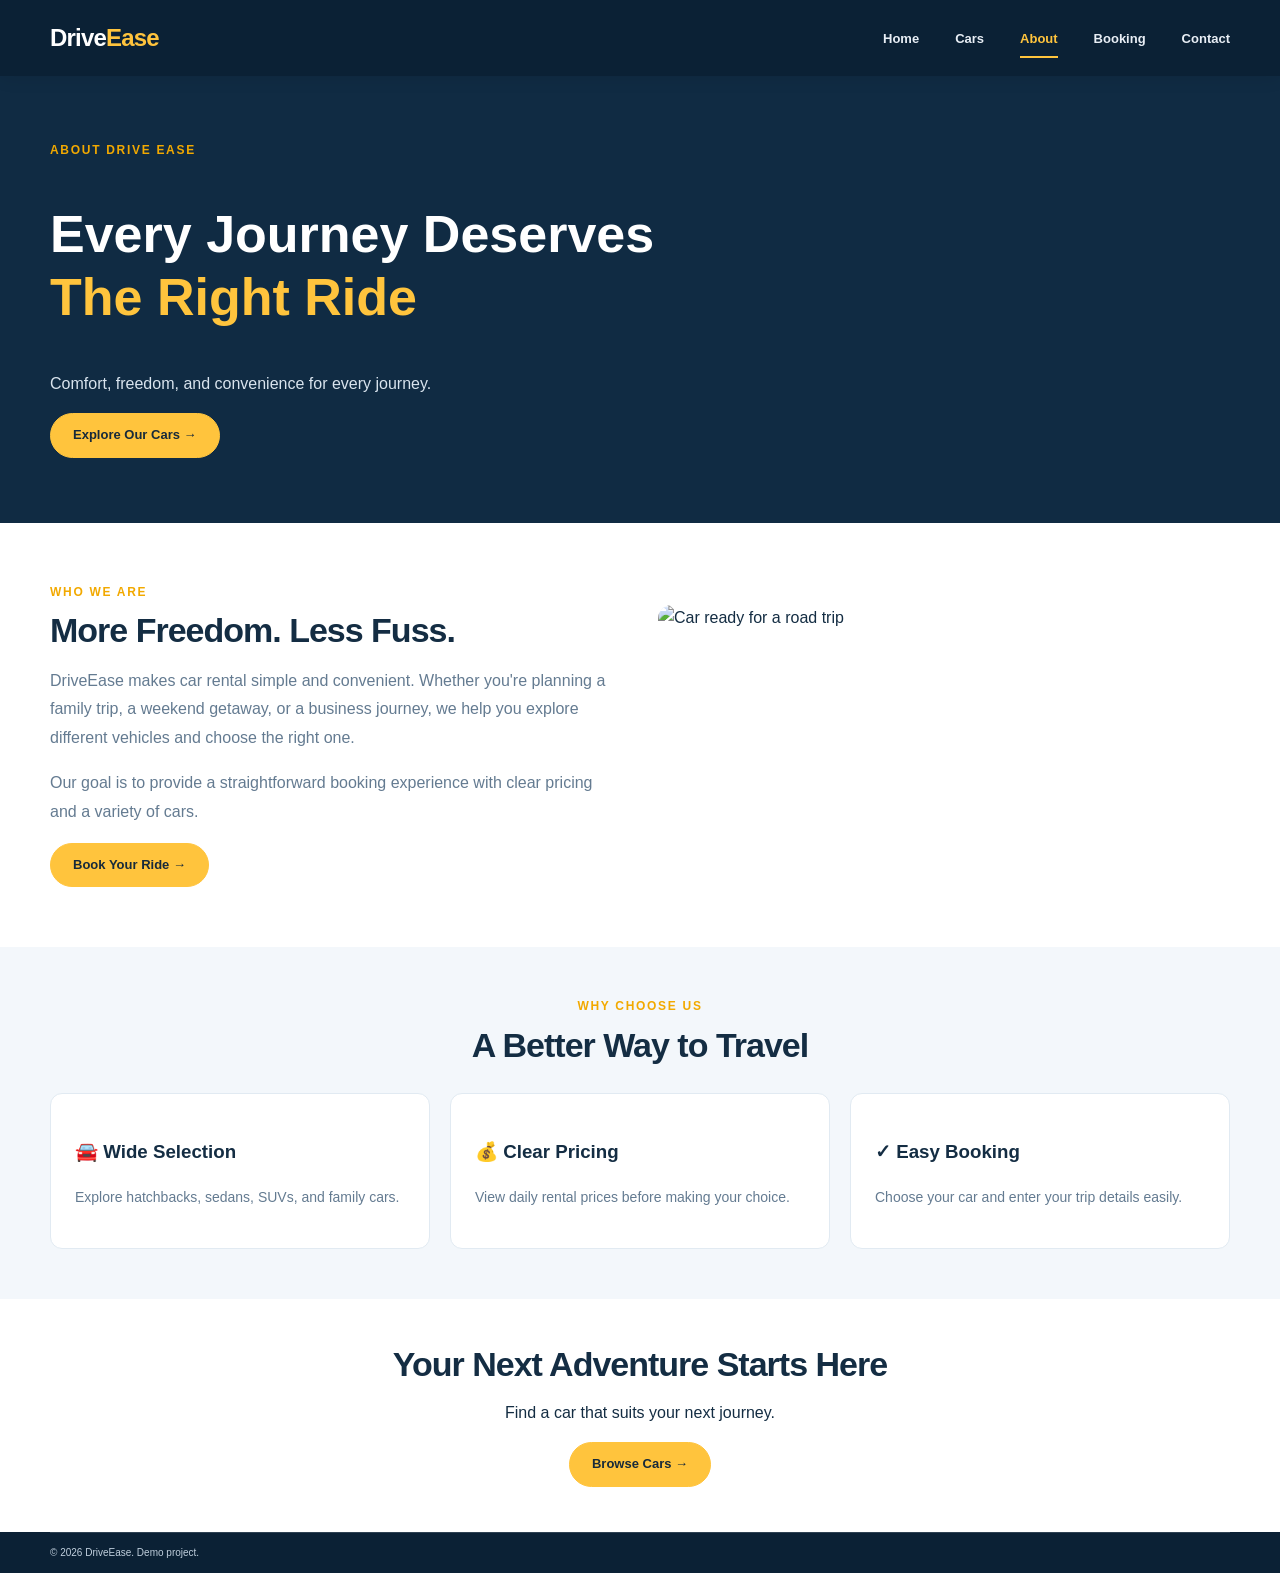
==== about.html @ b7d3f3ad "car rental updated" ====
<!-- about.html -->
<!DOCTYPE html>
<html lang="en">
<head>
    <meta charset="UTF-8">
    <meta name="viewport" content="width=device-width, initial-scale=1.0">
    <title>About Us | DriveEase</title>
    <link rel="stylesheet" href="css/style.css">
    <link rel="stylesheet" href="css/pages.css">
    <script src="js/shared.js" defer></script>
</head>
<body>

<header class="site-header">
    <nav class="navbar container">
        <a class="brand" href="index.html">
            <strong>Drive<span>Ease</span></strong>
        </a>

        <button class="menu-toggle" id="menuToggle"
                aria-label="Toggle navigation">☰</button>

        <div class="nav-links" id="navLinks">
            <a href="index.html">Home</a>
            <a href="cars.html">Cars</a>
            <a class="active" href="about.html">About</a>
            <a href="booking.html">Booking</a>
            <a href="contact.html">Contact</a>
        </div>
    </nav>
</header>

<main>
    <section class="about-hero">
        <div class="container">
            <p class="eyebrow">ABOUT DRIVE EASE</p>
            <h1>Every Journey Deserves<br>
                <span>The Right Ride</span>
            </h1>
            <p>Comfort, freedom, and convenience for every journey.</p>
            <a href="cars.html" class="button">Explore Our Cars →</a>
        </div>
    </section>

    <section class="container about-intro">
        <div>
            <p class="eyebrow">WHO WE ARE</p>
            <h2>More Freedom. Less Fuss.</h2>
            <p>
                DriveEase makes car rental simple and convenient.
                Whether you're planning a family trip, a weekend
                getaway, or a business journey, we help you explore
                different vehicles and choose the right one.
            </p>
            <p>
                Our goal is to provide a straightforward booking
                experience with clear pricing and a variety of cars.
            </p>
            <a href="booking.html" class="button">Book Your Ride →</a>
        </div>

        <div class="about-image">
            <img
                src="https://images.unsplash.com/photo-1503376780353-7e6692767b70?auto=format&fit=crop&w=1000&q=80"
                alt="Car ready for a road trip"
                loading="lazy"
            >
        </div>
    </section>

    <section class="values-section">
        <div class="container">
            <div class="center-heading">
                <p class="eyebrow">WHY CHOOSE US</p>
                <h2>A Better Way to Travel</h2>
            </div>

            <div class="value-grid">
                <article class="value-card">
                    <h3>🚘 Wide Selection</h3>
                    <p>Explore hatchbacks, sedans, SUVs, and family cars.</p>
                </article>

                <article class="value-card">
                    <h3>💰 Clear Pricing</h3>
                    <p>View daily rental prices before making your choice.</p>
                </article>

                <article class="value-card">
                    <h3>✓ Easy Booking</h3>
                    <p>Choose your car and enter your trip details easily.</p>
                </article>
            </div>
        </div>
    </section>

    <section class="about-cta">
        <div class="container">
            <h2>Your Next Adventure Starts Here</h2>
            <p>Find a car that suits your next journey.</p>
            <a href="cars.html" class="button">Browse Cars →</a>
        </div>
    </section>
</main>

<footer class="site-footer">
    <div class="container footer-bottom">
        <p>© <span id="year"></span> DriveEase. Demo project.</p>
    </div>
</footer>

</body>
</html>
---- css/style.css ----
/* DriveEase homepage — responsive styles */
:root {
  --navy: #102b43;
  --navy-deep: #0b2135;
  --blue: #174b78;
  --yellow: #ffc43d;
  --yellow-hover: #f4b51e;
  --text: #142d43;
  --muted: #647b91;
  --bg: #ffffff;
  --soft: #f3f7fb;
  --card: #ffffff;
  --border: #e1eaf2;
  --shadow: 0 12px 34px rgba(14, 42, 66, .10);
}
* { box-sizing: border-box; }
html { scroll-behavior: smooth; scroll-padding-top: 90px; }
body { margin: 0; font-family: "Inter", Arial, sans-serif; color: var(--text); background: var(--bg); line-height: 1.6; }
a { color: inherit; text-decoration: none; }
button, input, select { font: inherit; }
button, a, input, select { -webkit-tap-highlight-color: transparent; }
button:focus-visible, a:focus-visible, input:focus-visible, select:focus-visible, summary:focus-visible { outline: 3px solid #4b9ee8; outline-offset: 3px; }
.container { width: min(1180px, calc(100% - 48px)); margin-inline: auto; }
.site-header { position: sticky; top: 0; z-index: 20; color: #fff; background: var(--navy-deep); box-shadow: 0 3px 16px rgba(0,0,0,.08); }
.navbar { min-height: 76px; display: flex; align-items: center; gap: 30px; }
.brand { display: inline-flex; align-items: center; gap: 10px; flex-shrink: 0; }
.brand-icon { font-size: 32px; line-height: 1; }
.brand strong { display: block; font-size: 24px; letter-spacing: -.8px; line-height: 1.15; }
.brand strong span { color: var(--yellow); }
.brand small { display: block; font-size: 10px; color: #d5e0eb; letter-spacing: .8px; }
.nav-links { display: flex; justify-content: center; align-items: center; gap: clamp(18px, 3vw, 36px); margin-left: auto; }
.nav-links a { position: relative; padding: 27px 0 24px; font-size: 13px; font-weight: 600; color: #e8eef5; transition: color .2s; }
.nav-links a:hover, .nav-links a.active { color: var(--yellow); }
.nav-links a.active::after { content: ""; position: absolute; left: 0; right: 0; bottom: 16px; height: 2px; background: var(--yellow); }
.nav-actions { display: flex; align-items: center; gap: 14px; }
.theme-toggle, .menu-toggle { border: 0; cursor: pointer; color: white; background: rgba(255,255,255,.12); border-radius: 50%; width: 38px; height: 38px; }
.menu-toggle { display: none; font-size: 20px; }
.button { display: inline-flex; align-items: center; justify-content: center; gap: 10px; min-height: 44px; padding: 11px 22px; border: 1px solid var(--yellow); border-radius: 999px; color: #172a3a; background: var(--yellow); font-weight: 800; font-size: 13px; cursor: pointer; transition: transform .2s, background .2s, box-shadow .2s; }
.button:hover { background: var(--yellow-hover); transform: translateY(-2px); box-shadow: 0 8px 20px rgba(255,196,61,.25); }
.button-small { min-height: 38px; padding: 9px 18px; font-size: 12px; }
.hero { min-height: 420px; position: relative; overflow: hidden; color: #fff; background: #1a354a url("https://images.unsplash.com/photo-1503376780353-7e6692767b70?auto=format&fit=crop&w=2000&q=85") center 55% / cover no-repeat; }
.hero-shade { position: absolute; inset: 0; background: linear-gradient(90deg, rgba(7,27,44,.92) 0%, rgba(7,27,44,.70) 38%, rgba(7,27,44,.08) 78%), linear-gradient(0deg, rgba(7,27,44,.2), transparent 50%); }
.hero-content { position: relative; z-index: 1; padding-top: 66px; padding-bottom: 76px; }
.eyebrow { margin: 0 0 8px; color: #f2a900; font-size: 12px; font-weight: 800; letter-spacing: 1.7px; }
.hero h1 { margin: 0; max-width: 540px; font-size: clamp(38px, 5vw, 62px); font-weight: 800; line-height: 1.05; letter-spacing: -2px; }
.hero h1 span { color: var(--yellow); }
.hero-copy { margin: 18px 0 24px; color: #eef3f7; font-size: 15px; }
.hero-buttons { display: flex; align-items: center; gap: 22px; flex-wrap: wrap; }
.text-link { display: inline-flex; align-items: center; gap: 8px; color: var(--blue); font-size: 13px; font-weight: 800; }
.text-link:hover { color: #2675b7; }
.light-link { color: #fff; }
.light-link:hover { color: var(--yellow); }
.hero-dots { display: flex; gap: 8px; margin-top: 34px; }
.dot { width: 7px; height: 7px; border-radius: 50%; background: rgba(255,255,255,.7); }
.dot.active { width: 22px; border-radius: 8px; background: var(--yellow); }
.hero-next { position: absolute; right: max(24px, calc((100vw - 1180px) / 2)); top: 46%; display: grid; place-items: center; width: 42px; height: 42px; border-radius: 50%; background: rgba(255,255,255,.18); color: white; font-size: 32px; }
.search-wrap { position: relative; z-index: 3; margin-top: -30px; }
.search-panel { display: grid; grid-template-columns: 1.15fr 1fr 1fr .9fr auto; align-items: center; gap: 4px; padding: 10px; border: 1px solid rgba(223,233,242,.9); border-radius: 18px; background: var(--card); box-shadow: var(--shadow); }
.search-field { display: flex; align-items: center; gap: 11px; min-width: 0; min-height: 54px; padding: 7px 12px; border-right: 1px solid var(--border); }
.field-icon { color: var(--blue); font-size: 23px; flex-shrink: 0; }
.field-content { display: flex; flex-direction: column; width: 100%; min-width: 0; }
.field-label { font-size: 10px; font-weight: 800; color: var(--text); }
.search-field input, .search-field select { width: 100%; min-width: 0; padding: 2px 0; border: 0; outline: none; color: var(--muted); background: transparent; font-size: 12px; }
.search-field input:focus, .search-field select:focus { outline: none; }
.search-field input[type="date"] { font-size: 11px; }
.search-button { border-radius: 13px; min-height: 48px; white-space: nowrap; }
.search-button span { font-size: 23px; line-height: .8; }
.form-message { min-height: 4px; margin: 6px 8px 0; color: #b45309; font-size: 12px; }
.section { padding-top: 54px; padding-bottom: 54px; }
.section-heading { display: flex; justify-content: space-between; align-items: end; gap: 24px; margin-bottom: 24px; }
.section-heading .eyebrow { margin-bottom: 2px; }
h2 { margin: 0; color: var(--text); font-size: clamp(26px, 3vw, 34px); line-height: 1.2; letter-spacing: -1px; }
.section-subtitle { margin: 8px 0 0; color: var(--muted); font-size: 13px; }
.section-heading > .text-link { margin-bottom: 6px; }
.car-grid { display: grid; grid-template-columns: repeat(4, minmax(0, 1fr)); gap: 18px; }
.car-card { overflow: hidden; min-width: 0; border: 1px solid var(--border); border-radius: 13px; background: var(--card); transition: transform .25s, box-shadow .25s; }
.car-card:hover { transform: translateY(-5px); box-shadow: var(--shadow); }
.car-image-wrap { position: relative; height: 170px; overflow: hidden; background: var(--soft); }
.car-image { width: 100%; height: 100%; object-fit: cover; transition: transform .4s; }
.car-card:hover .car-image { transform: scale(1.04); }
.car-badge { position: absolute; top: 12px; left: 12px; padding: 4px 10px; border-radius: 20px; color: white; background: #3984d5; font-size: 10px; font-weight: 800; }
.car-card:nth-child(2) .car-badge { background: #35a66c; }
.car-card:nth-child(3) .car-badge { background: #8a65cc; }
.car-card:nth-child(4) .car-badge { background: #ed7b32; }
.car-card:nth-child(5) .car-badge { background: #11e7f7; }
.car-card:nth-child(6) .car-badge { background: #df0f0f; }
.car-card:nth-child(7) .car-badge { background: #6f016f; }
.car-card:nth-child(8) .car-badge { background: #a3ce06; }
.car-body { padding: 14px; }
.car-body h3 { margin: 0 0 10px; font-size: 15px; }
.car-specs { display: flex; flex-wrap: wrap; gap: 7px 12px; color: var(--muted); font-size: 10px; }
.car-price { margin: 13px 0; font-size: 17px; font-weight: 800; }
.car-price small { font-size: 11px; font-weight: 500; }
.car-body .button { width: 100%; min-height: 38px; border-radius: 9px; padding: 8px 12px; font-size: 11px; }
.empty-state { color: var(--muted); text-align: center; padding: 24px; }
.benefits { background: var(--soft); border-block: 1px solid var(--border); }
.benefit-grid { display: grid; grid-template-columns: repeat(4, 1fr); padding-block: 28px; }
.benefit { display: flex; align-items: center; gap: 14px; padding: 8px 22px; border-right: 1px solid var(--border); }
.benefit:first-child { padding-left: 0; }
.benefit:last-child { border-right: 0; }
.benefit-icon { display: grid; place-items: center; width: 54px; height: 54px; flex-shrink: 0; border-radius: 50%; color: var(--blue); background: #e0ebf5; font-size: 22px; }
.benefit h3 { margin: 0 0 3px; font-size: 12px; }
.benefit p { margin: 0; color: var(--muted); font-size: 10px; }
.testimonials { padding-top: 52px; padding-bottom: 56px; }
.testimonial-grid { display: grid; grid-template-columns: repeat(3, 1fr); gap: 18px; }
.testimonial-card { padding: 20px; border: 1px solid var(--border); border-radius: 12px; background: var(--card); box-shadow: 0 4px 14px rgba(15,42,65,.03); }
.customer { display: flex; align-items: center; gap: 12px; }
.avatar { display: grid; place-items: center; width: 44px; height: 44px; border-radius: 50%; color: #fff; background: var(--blue); font-size: 12px; font-weight: 800; }
.avatar-two { background: #a55e4b; }
.avatar-three { background: #497d68; }
.customer h3 { margin: 0; font-size: 12px; }
.stars { margin: 2px 0 0; color: #f5ad13; letter-spacing: 2px; font-size: 14px; }
.testimonial-card > p { margin: 16px 0 0; color: var(--muted); font-size: 12px; line-height: 1.8; }
.faq-section { padding: 48px 0; background: var(--soft); border-top: 1px solid var(--border); }
.faq-layout { display: grid; grid-template-columns: .85fr 1.15fr; gap: 56px; align-items: start; }
.faq-intro h2 { max-width: 360px; }
.faq-intro .section-subtitle { margin-bottom: 20px; }
.button-outline { color: var(--blue); background: transparent; border-color: var(--blue); }
.button-outline:hover { color: white; background: var(--blue); }
.faq-list { display: grid; gap: 9px; }
.faq-list details { overflow: hidden; border: 1px solid var(--border); border-radius: 9px; background: var(--card); }
.faq-list summary { position: relative; padding: 14px 42px 14px 16px; cursor: pointer; list-style: none; font-size: 12px; font-weight: 700; }
.faq-list summary::-webkit-details-marker { display: none; }
.faq-list summary::after { content: "+"; position: absolute; right: 16px; top: 9px; color: var(--blue); font-size: 20px; }
.faq-list details[open] summary::after { content: "−"; }
.faq-list details p { margin: 0; padding: 0 16px 15px; color: var(--muted); font-size: 12px; }
.site-footer { color: #e5edf5; background: var(--navy-deep); }
.footer-grid { display: grid; grid-template-columns: 1.25fr .8fr 1.2fr .7fr; gap: 42px; padding-top: 38px; padding-bottom: 30px; }
.footer-brand p, .site-footer p { color: #c0cfdd; font-size: 11px; }
.footer-grid h3 { margin: 0 0 12px; color: white; font-size: 12px; }
.footer-grid > div:not(.footer-brand) > a { display: block; margin: 5px 0; color: #c0cfdd; font-size: 11px; }
.footer-grid a:hover { color: var(--yellow); }
.footer-grid .brand strong { font-size: 21px; }
.footer-grid .brand-icon { font-size: 27px; }
.footer-grid .brand small { font-size: 9px; }
.social-links { display: flex; gap: 9px; }
.social-links a { display: grid; place-items: center; width: 32px; height: 32px; border-radius: 50%; color: white; background: rgba(255,255,255,.12); font-size: 14px; }
.footer-bottom { display: flex; justify-content: space-between; gap: 20px; border-top: 1px solid rgba(255,255,255,.15); padding-block: 12px; }
.footer-bottom p { margin: 0; font-size: 10px; }
.back-to-top { position: fixed; right: 22px; bottom: 22px; z-index: 10; display: none; width: 44px; height: 44px; border: 0; border-radius: 50%; color: var(--navy-deep); background: var(--yellow); font-size: 22px; cursor: pointer; box-shadow: 0 5px 18px rgba(0,0,0,.15); }
.back-to-top.visible { display: block; }
body.dark-mode { --text: #e8f0f7; --muted: #afc0d0; --bg: #0c1d2c; --soft: #11283b; --card: #142d42; --border: #294258; --blue: #7dbcf2; --shadow: 0 12px 34px rgba(0,0,0,.25); }
body.dark-mode .benefit-icon { background: #203e57; color: #c4e2ff; }
body.dark-mode .search-field input, body.dark-mode .search-field select { color: #d1deea; color-scheme: dark; }
body.dark-mode .car-badge { color: white; }
body.dark-mode .button-outline { color: #b6d9f6; border-color: #7dbcf2; }
body.dark-mode .button-outline:hover { color: #0c1d2c; background: #7dbcf2; }



@media (max-width: 1000px) {
  .navbar { gap: 18px; }
  .nav-links { gap: 18px; }
  .brand strong { font-size: 21px; }
  .search-panel { grid-template-columns: repeat(2, 1fr); }
  .search-field { border-right: 0; border-bottom: 1px solid var(--border); }
  .search-button { grid-column: 1 / -1; }
  .car-grid { grid-template-columns: repeat(2, minmax(0, 1fr)); }
  .car-image-wrap { height: 220px; }
  .benefit-grid { grid-template-columns: repeat(2, 1fr); row-gap: 18px; }
  .benefit:nth-child(2) { border-right: 0; }
  .benefit:nth-child(3) { padding-left: 0; }
  .footer-grid { gap: 24px; }
}
@media (max-width: 720px) {
  .container { width: min(100% - 32px, 560px); }
  .navbar { min-height: 68px; gap: 12px; }
  .brand-icon { font-size: 27px; }
  .brand strong { font-size: 20px; }
  .brand small { font-size: 9px; }
  .menu-toggle { display: block; margin-left: auto; }
  .nav-actions { gap: 8px; }
  .nav-actions .button { display: none; }
  .nav-links { position: absolute; top: 68px; left: 0; right: 0; display: none; flex-direction: column; align-items: stretch; gap: 0; padding: 8px 20px 16px; background: var(--navy-deep); box-shadow: 0 12px 18px rgba(0,0,0,.18); }
  .nav-links.open { display: flex; }
  .nav-links a { padding: 12px 8px; }
  .nav-links a.active::after { left: 8px; right: auto; bottom: 5px; width: 28px; }
  .hero { min-height: 420px; background-position: 61% center; }
  .hero-shade { background: linear-gradient(90deg, rgba(7,27,44,.92), rgba(7,27,44,.54) 75%, rgba(7,27,44,.22)); }
  .hero-content { padding-top: 55px; padding-bottom: 66px; }
  .hero h1 { font-size: clamp(40px, 11vw, 56px); letter-spacing: -1.5px; }
  .hero-copy { font-size: 13px; max-width: 330px; }
  .desktop-break { display: none; }
  .hero-next { display: none; }
  .search-wrap { margin-top: -25px; }
  .search-panel { padding: 10px; grid-template-columns: 1fr 1fr; border-radius: 14px; }
  .search-field { padding: 8px 6px; gap: 8px; }
  .field-icon { font-size: 19px; }
  .field-label { font-size: 10px; }
  .search-field input, .search-field select { font-size: 11px; }
  .search-field input[type="date"] { max-width: 100%; font-size: 10px; }
  .type-field { grid-column: 1 / -1; }
  .search-button { grid-column: 1 / -1; }
  .section { padding-top: 40px; padding-bottom: 40px; }
  .section-heading { align-items: start; }
  .section-heading > .text-link { margin-top: 28px; white-space: nowrap; font-size: 11px; }
  .section-subtitle { font-size: 12px; }
  .car-grid { gap: 12px; }
  .car-image-wrap { height: 150px; }
  .car-body { padding: 11px; }
  .car-body h3 { font-size: 13px; }
  .car-specs { gap: 5px 8px; font-size: 9px; }
  .car-price { font-size: 15px; }
  .benefit-grid { padding-block: 22px; }
  .benefit { gap: 10px; padding: 8px 10px; }
  .benefit-icon { width: 42px; height: 42px; font-size: 18px; }
  .benefit h3 { font-size: 11px; }
  .benefit p { font-size: 9px; }
  .testimonial-grid { grid-template-columns: 1fr; }
  .testimonial-card { padding: 17px; }
  .faq-layout { grid-template-columns: 1fr; gap: 26px; }
  .faq-section { padding-block: 38px; }
  .footer-grid { grid-template-columns: repeat(2, minmax(0, 1fr)); gap: 26px 18px; }
}
@media (max-width: 400px) {
  .container { width: calc(100% - 24px); }
  .brand { gap: 6px; }
  .brand strong { font-size: 18px; }
  .theme-toggle { width: 34px; height: 34px; }
  .hero h1 { font-size: 39px; }
  .hero-buttons { gap: 14px; }
  .hero-buttons .button { padding-inline: 16px; }
  .car-grid { grid-template-columns: 1fr; }
  .car-image-wrap { height: 205px; }
  .benefit-grid { grid-template-columns: 1fr; }
  .benefit, .benefit:first-child, .benefit:nth-child(3) { padding: 8px 0; border-right: 0; }
  .footer-grid { grid-template-columns: 1fr 1fr; }
  .footer-bottom { flex-direction: column; gap: 4px; }
}
@media (prefers-reduced-motion: reduce) {
  *, *::before, *::after { scroll-behavior: auto !important; transition-duration: .01ms !important; animation-duration: .01ms !important; }
}
---- css/pages.css ----
/* About page */
.about-hero,
.booking-heading {
    padding: 65px 0;
    background: var(--navy, #102b43);
    color: white;
}

.about-hero h1,
.booking-heading h1 {
    font-size: clamp(32px, 5vw, 52px);
    line-height: 1.2;
}

.about-hero h1 span {
    color: var(--yellow, #ffc43d);
}

.about-hero p:not(.eyebrow),
.booking-heading p:not(.eyebrow) {
    color: #d9e4ee;
}

.about-intro {
    display: grid;
    grid-template-columns: 1fr 1fr;
    gap: 36px;
    align-items: center;
    padding-block: 60px;
}

.about-intro > div:first-child > p:not(.eyebrow) {
    color: var(--muted, #647b91);
    line-height: 1.8;
}

.about-image img {
    width: 100%;
    min-height: 260px;
    max-height: 360px;
    object-fit: cover;
    border-radius: 14px;
}

.values-section {
    padding-block: 50px;
    background: var(--soft, #f3f7fb);
}

.center-heading {
    text-align: center;
    margin-bottom: 28px;
}

.center-heading h2 {
    color: var(--text, #142d43);
}

.value-grid {
    display: grid;
    grid-template-columns: repeat(3, 1fr);
    gap: 20px;
}

.value-card {
    padding: 24px;
    border: 1px solid var(--border, #e1eaf2);
    border-radius: 12px;
    background: var(--card, #fff);
}

.value-card p {
    color: var(--muted, #647b91);
    line-height: 1.7;
    font-size: 14px;
}

.about-cta {
    padding: 45px 0;
    text-align: center;
}

/* Booking page */
.booking-heading {
    background: var(--soft, #f3f7fb);
    color: var(--text, #142d43);
}

.booking-heading p:not(.eyebrow) {
    color: var(--muted, #647b91);
}

.booking-layout {
    display: grid;
    grid-template-columns: 1.4fr 0.8fr;
    align-items: start;
    gap: 28px;
    padding-block: 40px 60px;
}

.booking-form,
.booking-summary {
    padding: 25px;
    border: 1px solid var(--border, #e1eaf2);
    border-radius: 14px;
    background: var(--card, #fff);
}

.booking-form h2 {
    margin: 8px 0 20px;
    font-size: 22px;
}

.booking-form h2:not(:first-child) {
    margin-top: 28px;
}

.booking-form label {
    display: block;
    margin: 14px 0 6px;
    font-size: 13px;
    font-weight: 600;
}

.booking-form input,
.booking-form select {
    display: block;
    width: 100%;
    min-height: 44px;
    padding: 10px;
    border: 1px solid var(--border, #e1eaf2);
    border-radius: 8px;
    background: var(--bg, #fff);
    color: var(--text, #142d43);
}

.booking-form input:focus,
.booking-form select:focus {
    outline: 2px solid #7dbcf2;
}

.booking-form .button {
    width: 100%;
    margin-top: 22px;
}

.error {
    display: block;
    color: #d33d3d;
    font-size: 12px;
}

.booking-summary {
    position: sticky;
    top: 100px;
}

.booking-summary p {
    display: flex;
    justify-content: space-between;
    gap: 10px;
    color: var(--muted, #647b91);
    font-size: 13px;
}

.booking-summary strong {
    color: var(--text, #142d43);
    text-align: right;
}

.booking-summary h3 span {
    color: var(--blue, #174b78);
}

.summary-note {
    line-height: 1.6;
    font-size: 12px !important;
}

#bookingMessage {
    line-height: 1.7;
    font-size: 13px;
}

/* =========================
   CONTACT PAGE
========================= */

.contact-hero {
    padding: 65px 0;
    background: var(--navy, #102b43);
    color: white;
    text-align: center;
}

.contact-hero h1 {
    margin: 10px 0;
    font-size: clamp(30px, 5vw, 48px);
    line-height: 1.2;
}

.contact-hero p:not(.eyebrow) {
    color: #d8e4ef;
}

.contact-layout {
    display: grid;
    grid-template-columns: 0.9fr 1.1fr;
    gap: 40px;
    align-items: start;
    padding-top: 55px;
    padding-bottom: 65px;
}

.contact-info h2,
.contact-form h2 {
    font-size: 25px;
    line-height: 1.3;
}

.contact-description {
    color: var(--muted, #647b91);
    font-size: 14px;
    line-height: 1.8;
}

.contact-item {
    display: flex;
    align-items: center;
    gap: 15px;
    margin-top: 25px;
}

.contact-icon {
    display: grid;
    place-items: center;
    width: 48px;
    height: 48px;
    flex-shrink: 0;
    border-radius: 12px;
    color: var(--blue, #174b78);
    background: var(--soft, #f1f6fa);
    font-size: 22px;
}

.contact-item h3 {
    margin: 0 0 5px;
    font-size: 15px;
}

.contact-item p {
    margin: 0;
    color: var(--muted, #647b91);
    font-size: 13px;
    overflow-wrap: anywhere;
}

.contact-note {
    margin-top: 30px;
    padding: 20px;
    border-radius: 12px;
    background: var(--soft, #f1f6fa);
}

.contact-note p {
    color: var(--muted, #647b91);
    font-size: 13px;
    line-height: 1.7;
}

.text-link {
    color: var(--blue, #174b78);
    font-weight: 700;
    text-decoration: none;
}

.text-link:hover {
    text-decoration: underline;
}

.contact-form {
    padding: 28px;
    border: 1px solid var(--border, #e1eaf2);
    border-radius: 16px;
    background: var(--card, #fff);
    box-shadow: 0 10px 30px rgba(15, 42, 65, 0.05);
}

.contact-form label {
    display: block;
    margin: 18px 0 7px;
    font-size: 13px;
    font-weight: 600;
}

.contact-form input,
.contact-form textarea {
    width: 100%;
    padding: 12px 13px;
    border: 1px solid var(--border, #dce5ed);
    border-radius: 8px;
    color: var(--text, #142d43);
    background: var(--bg, #fff);
    font: inherit;
    font-size: 13px;
    box-sizing: border-box;
}

.contact-form textarea {
    resize: vertical;
    min-height: 130px;
}

.contact-form input:focus,
.contact-form textarea:focus {
    outline: 2px solid #7dbcf2;
    outline-offset: 1px;
}

.contact-submit {
    width: 100%;
    margin-top: 20px;
}

.contact-form .error {
    display: block;
    margin-top: 5px;
    color: #d33d3d;
    font-size: 12px;
}

.contact-success {
    padding: 12px;
    margin-top: 15px;
    border-radius: 8px;
    background: #e8f7ed;
    color: #176b35;
    font-size: 13px;
    line-height: 1.6;
}

.form-note {
    color: var(--muted, #647b91);
    font-size: 11px;
    line-height: 1.7;
    margin-top: 15px;
}

@media (max-width: 760px) {
    .contact-layout {
        grid-template-columns: 1fr;
        gap: 28px;
        padding-top: 35px;
        padding-bottom: 40px;
    }

    .contact-hero {
        padding: 45px 15px;
    }

    .contact-form {
        padding: 20px;
    }
}

/* Tablet and mobile */
@media (max-width: 760px) {
    .about-intro,
    .booking-layout {
        grid-template-columns: 1fr;
    }

    .value-grid {
        grid-template-columns: 1fr;
    }

    .booking-summary {
        position: static;
    }

    .about-intro {
        padding-block: 35px;
    }

    .about-hero,
    .booking-heading {
        padding-block: 42px;
    }
}
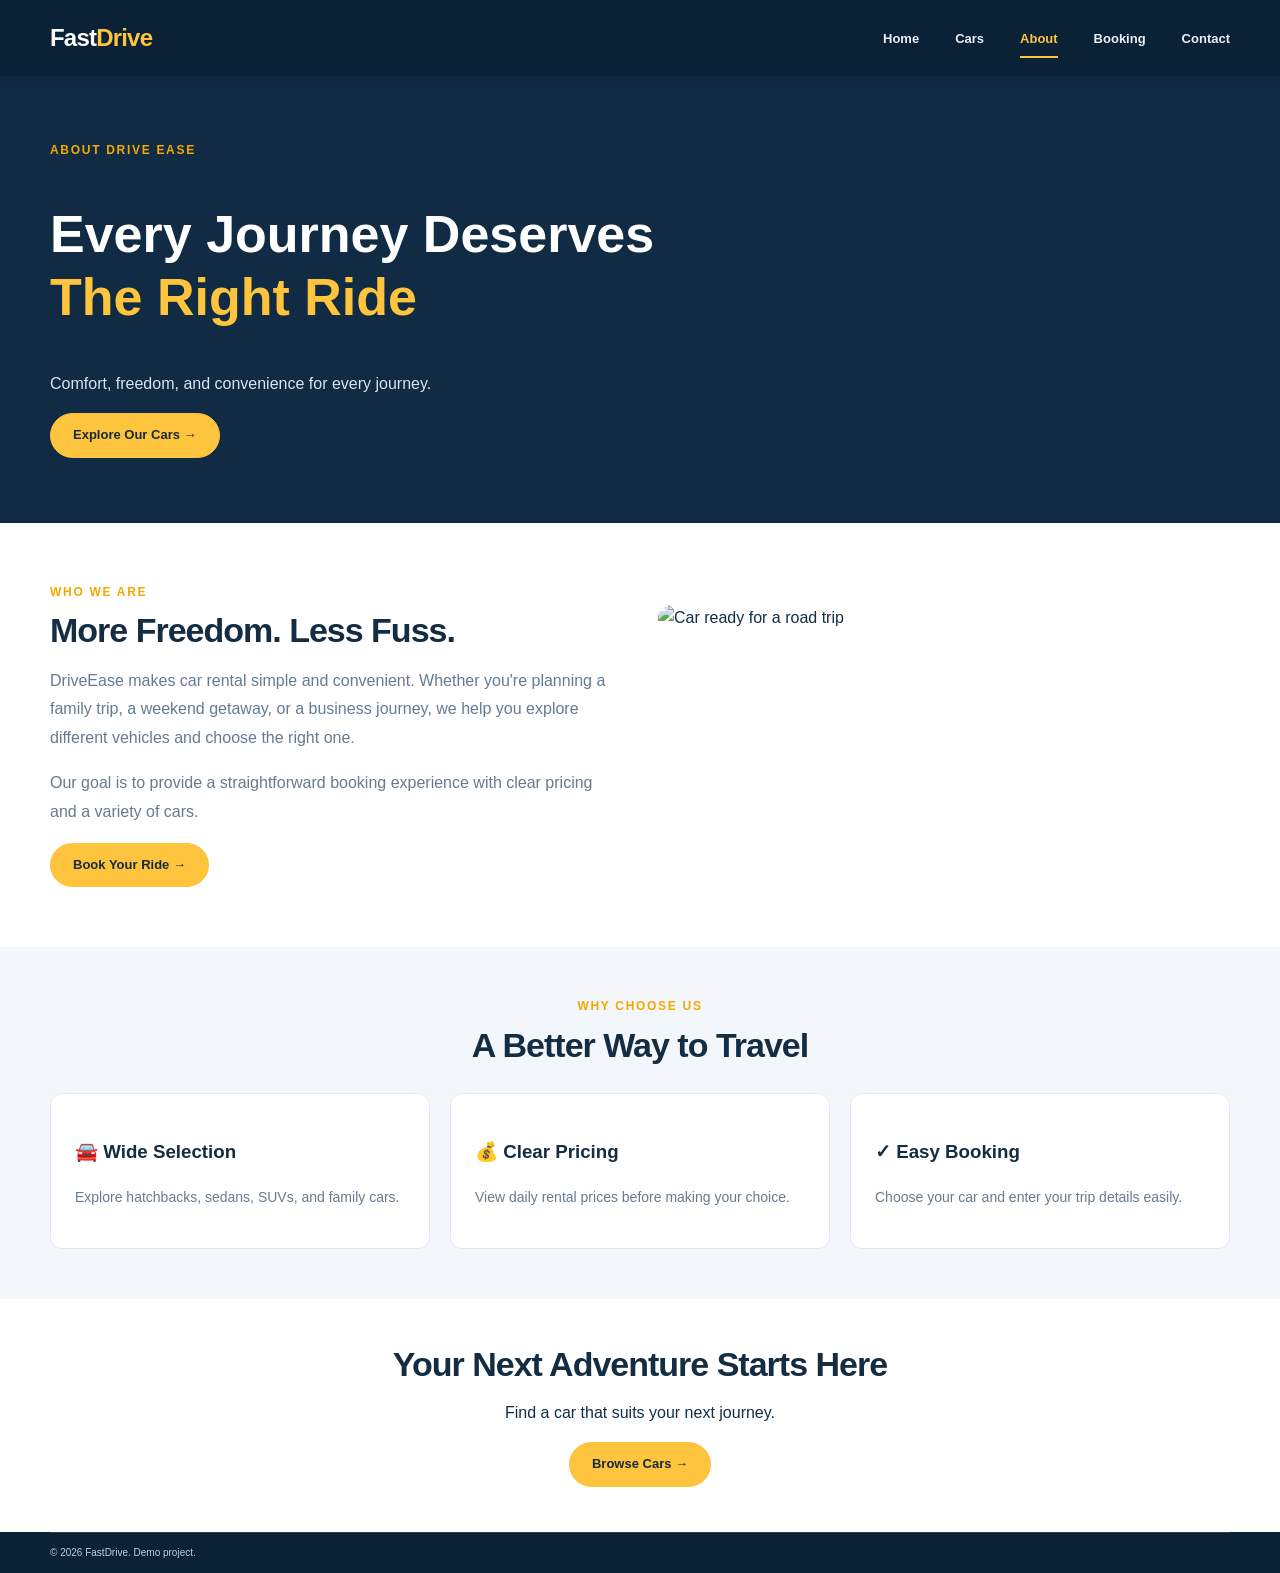
==== commit dd822a67: "logo changed" ====
--- a/about.html
+++ b/about.html
@@ -4,7 +4,7 @@
 <head>
     <meta charset="UTF-8">
     <meta name="viewport" content="width=device-width, initial-scale=1.0">
-    <title>About Us | DriveEase</title>
+    <title>About Us | FastDrive</title>
     <link rel="stylesheet" href="css/style.css">
     <link rel="stylesheet" href="css/pages.css">
     <script src="js/shared.js" defer></script>
@@ -14,7 +14,7 @@
 <header class="site-header">
     <nav class="navbar container">
         <a class="brand" href="index.html">
-            <strong>Drive<span>Ease</span></strong>
+            <strong>Fast<span>Drive</span></strong>
         </a>
 
         <button class="menu-toggle" id="menuToggle"
@@ -105,7 +105,7 @@
 
 <footer class="site-footer">
     <div class="container footer-bottom">
-        <p>© <span id="year"></span> DriveEase. Demo project.</p>
+        <p>© <span id="year"></span> FastDrive. Demo project.</p>
     </div>
 </footer>
 
--- a/css/style.css
+++ b/css/style.css
@@ -1,5 +1,6 @@
 /* DriveEase homepage — responsive styles */
 :root {
+  
   --navy: #102b43;
   --navy-deep: #0b2135;
   --blue: #174b78;
